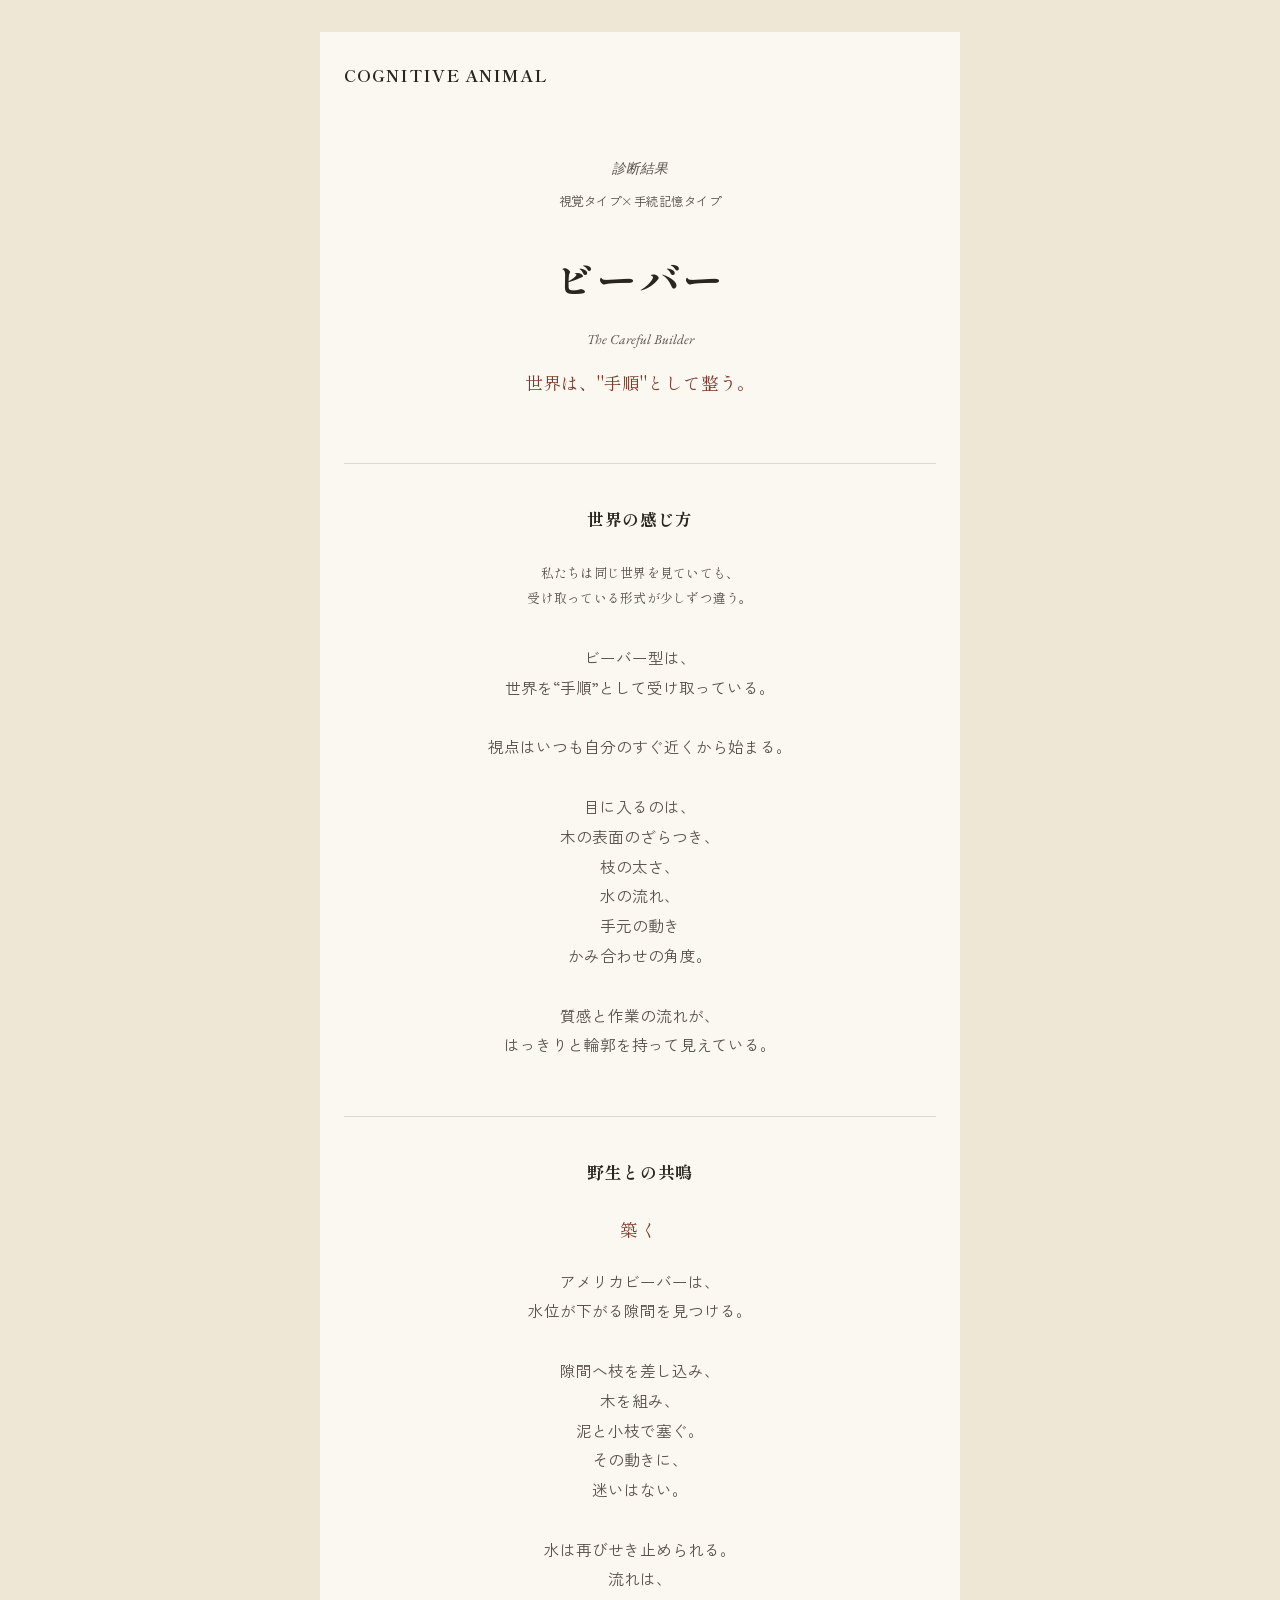
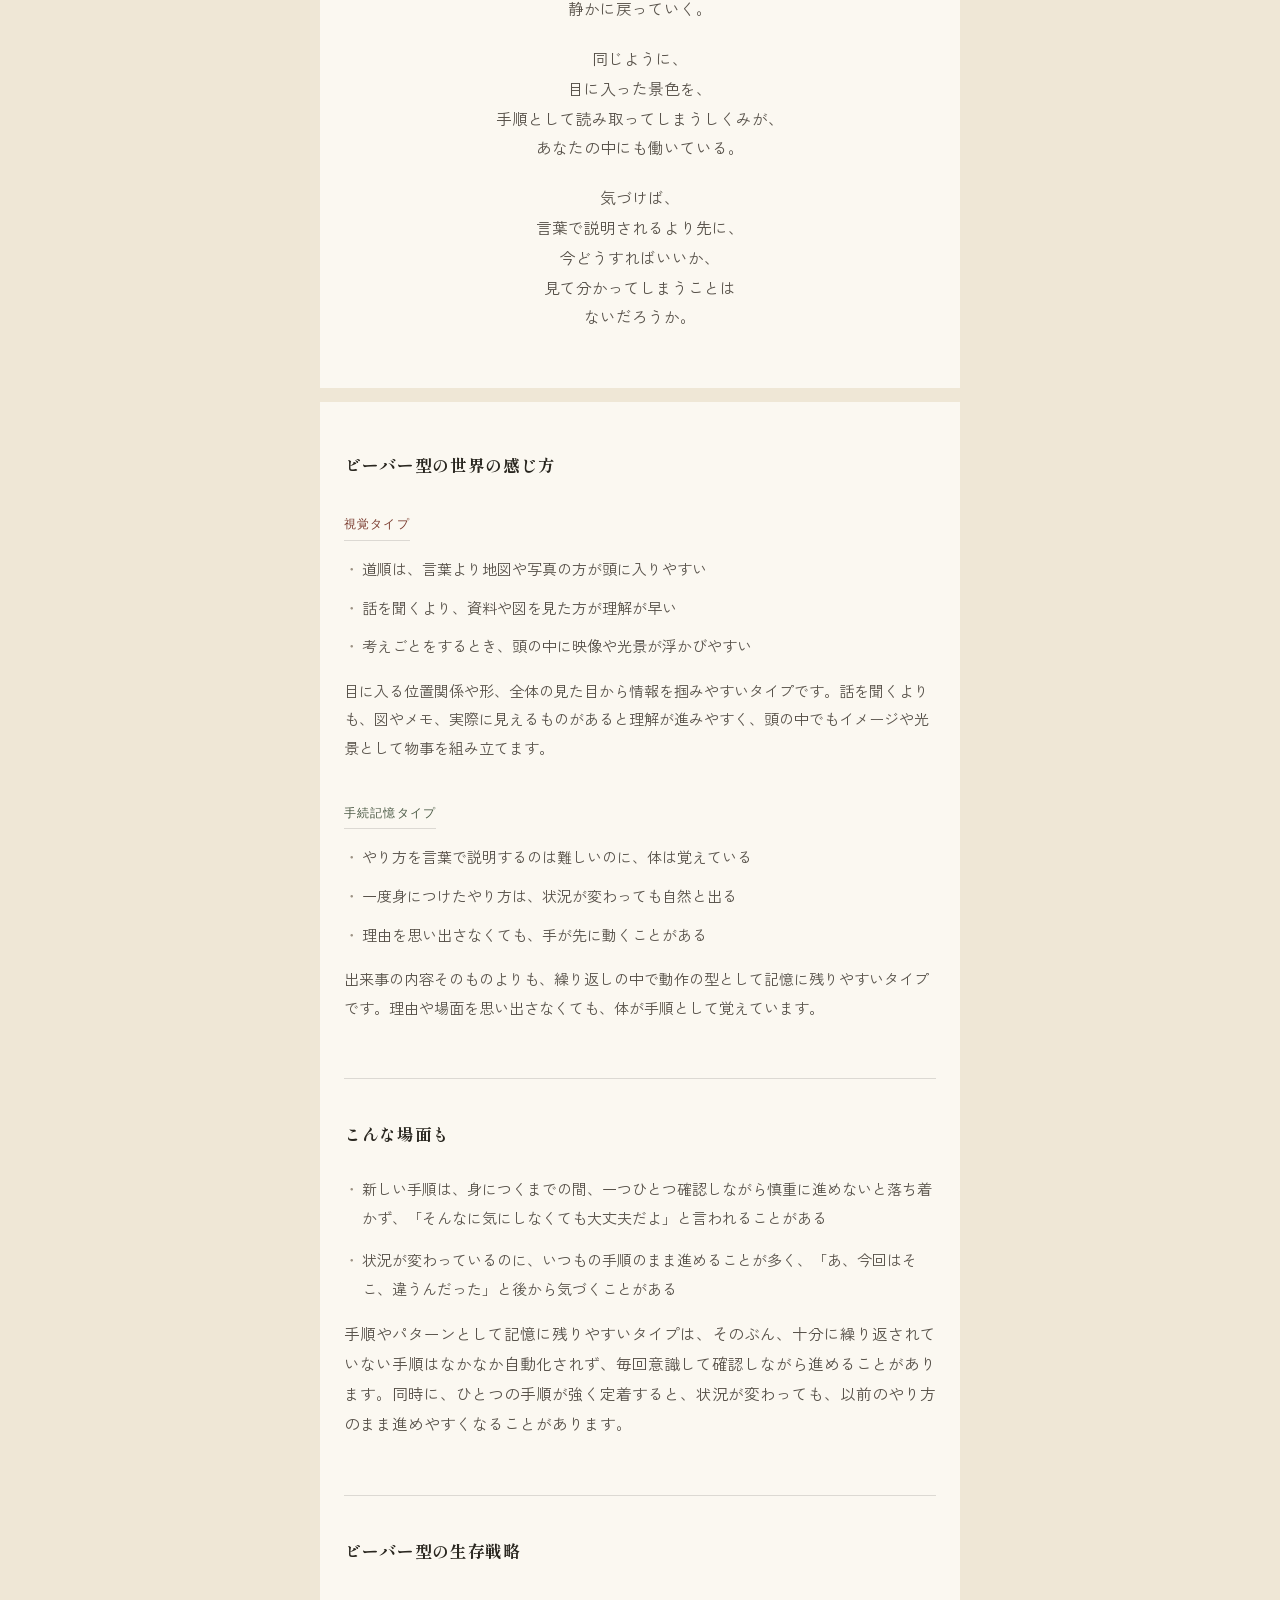
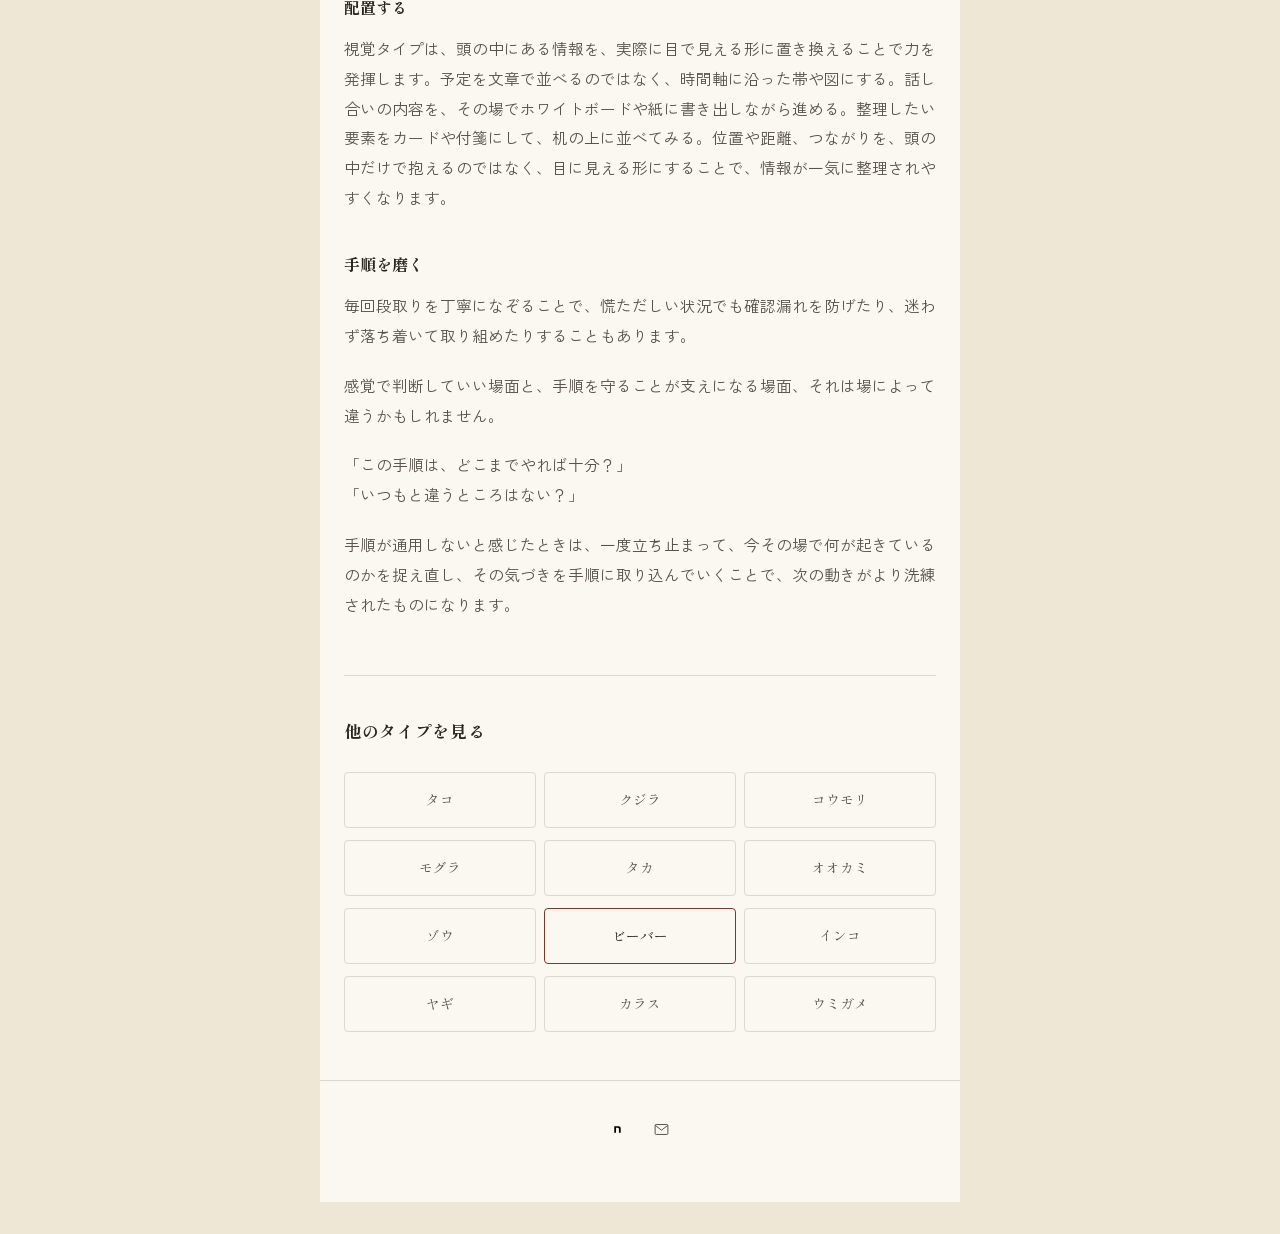
==== animals/beaver.html @ 3f6e1236 "フィールド名変更" ====
<!DOCTYPE html>
<html lang="ja">
<head>
  <!-- Google tag (gtag.js) -->
  <script async src="https://www.googletagmanager.com/gtag/js?id=G-SE0XJQ8ZEN"></script>
  <script>
    window.dataLayer = window.dataLayer || [];
    function gtag(){dataLayer.push(arguments);}
    gtag('js', new Date());
    gtag('config', 'G-SE0XJQ8ZEN');
  </script>
<meta charset="UTF-8" />
<meta name="viewport" content="width=device-width, initial-scale=1.0" />
<title>アメリカビーバー型 — COGNITIVE ANIMAL</title>
<meta name="description" content="認知タイプ診断 COGNITIVE ANIMAL — アメリカビーバー型の結果ページ" />
<link rel="icon" href="../favicon.ico" sizes="any">
<link rel="icon" type="image/png" sizes="32x32" href="../favicon-32x32.png">
<link rel="icon" type="image/png" sizes="16x16" href="../favicon-16x16.png">
<link rel="apple-touch-icon" href="../apple-touch-icon.png">
<link rel="icon" type="image/png" sizes="192x192" href="../android-chrome-192x192.png">
<link rel="icon" type="image/png" sizes="512x512" href="../android-chrome-512x512.png">
<link rel="stylesheet" href="../css/style.css" />
</head>
<body data-animal="beaver">
<div class="sheet">

<header class="site-header">
  <a class="brand" href="../index.html">COGNITIVE ANIMAL</a>
  <div class="lang-toggle" hidden>
    <button id="lang-jp" onclick="setLang('jp')" aria-current="true">JP</button>
    <span aria-hidden="true">/</span>
    <button id="lang-en" onclick="setLang('en')" aria-current="false">EN</button>
  </div>
</header>

<main class="page">

  <section class="result-header">
    <p class="result-eyebrow">診断結果</p>
    <p class="result-axis" id="axis-label"></p>
    <h1 class="result-name-jp" id="animal-name-jp"></h1>
    <p class="result-catchphrase-en" id="catchphrase-en"></p>
    <p class="result-catchphrase" id="catchphrase"></p>
  </section>

  <hr class="rule" />

  <section class="narrative">
    <h2 class="section-heading">世界の感じ方</h2>
    <p class="lede" id="lede"></p>
    <p id="narrative-opening"></p>
  </section>

  <hr class="rule" />

  <section class="narrative">
    <h2 class="section-heading">野生との共鳴</h2>
    <p class="narrative-label" id="survival-label"></p>
    <p id="narrative-survival"></p>
    <p id="narrative-bridge"></p>
    <p id="narrative-closing"></p>
  </section>

  <div class="page-break"></div>

  <section>
    <h2 class="section-heading" id="brain-heading"></h2>

    <div class="trait-block vak">
      <span class="trait-label" id="vak-label"></span>
      <ul class="trait-bullets" id="vak-bullets"></ul>
      <p class="trait-description" id="vak-description"></p>
    </div>

    <div class="trait-block eawp">
      <span class="trait-label" id="eawp-label"></span>
      <ul class="trait-bullets" id="eawp-bullets"></ul>
      <p class="trait-description" id="eawp-description"></p>
    </div>
  </section>

  <hr class="rule" />

  <section>
    <h2 class="section-heading">こんな場面も</h2>
    <ul class="feature-bullets" id="feature-bullets"></ul>
    <p class="prose"><span id="feature-description"></span></p>
  </section>

  <hr class="rule" />

  <section>
    <h2 class="section-heading" id="strategy-heading"></h2>

    <div class="strategy-item">
      <h3 class="strategy-title" id="strategy-title-vak"></h3>
      <p id="strategy-body-vak"></p>
    </div>

    <div class="strategy-item">
      <h3 class="strategy-title" id="strategy-title-eawp"></h3>
      <p id="strategy-feature"></p>
      <p id="strategy-scenarios"></p>
      <p id="strategy-questions"></p>
      <p id="strategy-resolution"></p>
    </div>
  </section>

  <hr class="rule" />

  <section>
    <h2 class="section-heading">他のタイプを見る</h2>
    <nav class="animal-index" id="animal-index" aria-label="12タイプ一覧"></nav>
  </section>

</main>

<footer class="site-footer">
  <a href="https://note.com/mark_of_ink" target="_blank" rel="noopener" aria-label="Note（Mark of ink）">
    <svg viewBox="0 0 493 493" width="15" height="15"><path fill="#000000" d="m139.57,142.06c41.19,0,97.6-2.09,138.1-1.04,54.34,1.39,74.76,25.06,75.45,83.53.69,33.06,0,127.73,0,127.73h-58.79c0-82.83.35-96.5,0-122.6-.69-22.97-7.25-33.92-24.9-36.01-18.69-2.09-71.07-.35-71.07-.35v158.96h-58.79v-210.22Z"/></svg>
  </a>
  <a href="mailto:markofinkworks@gmail.com" aria-label="お問い合わせ">
    <svg viewBox="0 0 24 24" width="17" height="17"><rect x="3" y="5" width="18" height="14" rx="1.5" fill="none" stroke="currentColor" stroke-width="1.4"/><path d="M3 6l9 7 9-7" fill="none" stroke="currentColor" stroke-width="1.4"/></svg>
  </a>
</footer>

</div>

<script src="../js/data.js"></script>
<script src="../js/render.js"></script>
</body>
</html>
---- css/style.css ----
@import url('https://fonts.googleapis.com/css2?family=Shippori+Mincho:wght@400;500;700&family=EB+Garamond:ital,wght@0,400;0,500;1,400&family=Zen+Kaku+Gothic+New:wght@400;500;700&family=DM+Sans:wght@300;400;500&display=swap');

/* ─────────────────────────────
   DESIGN TOKENS
───────────────────────────── */
:root {
  color-scheme: light;
  --paper:       #F8F4EA;
  --paper-deep:  #EFE7D6;
  --paper-card:  #FBF8F1;
  --ink:         #29261F;
  --ink-soft:    #58524A;
  --ink-faint:   #9C9284;
  --accent:      #7A3B2E;   /* faded vermillion (seal ink) */
  --accent-strong: #762819; /* 生存戦略ラベル用の強めの朱色 */
  --accent-2:    #4B5A45;   /* faded verdigris (secondary axis) */
  --rule:        rgba(33, 31, 28, 0.14);
  --rule-strong: rgba(33, 31, 28, 0.28);

  --font-mincho: 'Shippori Mincho', serif;
  --font-garamond: 'EB Garamond', serif;
  --font-gothic: 'Zen Kaku Gothic New', sans-serif;
  --font-sans: 'DM Sans', sans-serif;

  --measure: 640px;
}

* , *::before, *::after { box-sizing: border-box; margin: 0; padding: 0; }

html { scroll-behavior: smooth; }

body {
  background: var(--paper-deep);
  color: var(--ink);
  font-family: var(--font-gothic), var(--font-sans);
  font-weight: 400;
  line-height: 1.9;
  -webkit-font-smoothing: antialiased;
}

.sheet {
  max-width: var(--measure);
  margin: 32px auto;
  background: var(--paper-card);
}

a { color: inherit; }

img, svg { display: block; max-width: 100%; }

/* ─────────────────────────────
   LAYOUT
───────────────────────────── */
.page {
  padding: 64px 24px 48px;
}

.page-break {
  height: 14px;
  background: var(--paper-deep);
  margin: 56px -24px 48px;
}

.site-header {
  display: flex;
  align-items: baseline;
  justify-content: space-between;
  padding: 28px 24px 0;
}

.site-header .brand {
  font-family: var(--font-mincho);
  font-size: 1.05rem;
  font-weight: 700;
  letter-spacing: 0.06em;
  text-decoration: none;
  color: var(--ink);
}

.lang-toggle[hidden] {
  display: none;
}

.lang-toggle {
  display: inline-flex;
  gap: 6px;
  font-family: var(--font-sans);
  font-size: 0.72rem;
  letter-spacing: 0.08em;
}

.lang-toggle button {
  background: none;
  border: none;
  cursor: pointer;
  font-family: inherit;
  font-size: inherit;
  letter-spacing: inherit;
  color: var(--ink-faint);
  padding: 2px 4px;
}

.lang-toggle button[aria-current="true"] {
  color: var(--ink);
  border-bottom: 1px solid var(--accent);
}

/* ─────────────────────────────
   HAIRLINE RULE / SECTION HEADING
───────────────────────────── */
.rule {
  border: none;
  border-top: 1px solid var(--rule);
  margin: 56px 0 40px;
}

.section-heading {
  font-family: var(--font-mincho);
  font-size: 1.05rem;
  font-weight: 700;
  letter-spacing: 0.04em;
  color: var(--ink);
  margin-bottom: 24px;
}

/* ─────────────────────────────
   RESULT HEADER
───────────────────────────── */
.result-header {
  text-align: center;
  padding-bottom: 8px;
}

.result-eyebrow {
  font-family: var(--font-garamond);
  font-style: italic;
  font-size: 0.85rem;
  color: var(--ink-soft);
  margin-bottom: 8px;
}

.result-axis {
  font-family: var(--font-gothic);
  font-size: 0.78rem;
  letter-spacing: 0.04em;
  color: var(--ink-soft);
  margin-bottom: 28px;
}

.result-name-jp {
  font-family: var(--font-mincho);
  font-size: clamp(1.9rem, 5vw, 2.5rem);
  font-weight: 700;
  letter-spacing: 0.08em;
  margin-bottom: 10px;
}

.result-catchphrase-en {
  font-family: var(--font-garamond);
  font-style: italic;
  font-size: 0.85rem;
  color: var(--ink-soft);
  margin-bottom: 14px;
}

.result-catchphrase {
  font-family: var(--font-mincho);
  font-size: 1.1rem;
  color: var(--accent);
  line-height: 1.8;
}

/* illustration placeholder — 廃止（結果ページではイラスト枠を使わない方針） */

/* ─────────────────────────────
   NARRATIVE / BODY TEXT
───────────────────────────── */
.narrative { text-align: center; }

.narrative p { text-align: center; }

.narrative .lede {
  font-family: var(--font-mincho);
  font-size: 0.8rem;
  letter-spacing: 0.02em;
  line-height: 2;
  color: var(--ink-soft);
  margin-bottom: 32px;
}

.narrative p.narrative-label {
  font-family: var(--font-mincho);
  font-size: 1.1rem;
  letter-spacing: 0.12em;
  color: var(--accent);
}

.narrative p, .prose, .trait-description, .strategy-item p {
  font-size: 0.98rem;
  color: var(--ink-soft);
  margin-bottom: 20px;
  white-space: pre-line;
}

.narrative p:last-child, .prose p:last-child { margin-bottom: 0; }

/* ─────────────────────────────
   VAK / EAWP CARDS
───────────────────────────── */
.trait-block {
  margin-bottom: 32px;
}

.trait-label {
  display: inline-block;
  font-family: var(--font-sans);
  font-size: 0.72rem;
  letter-spacing: 0.1em;
  color: var(--accent);
  margin-bottom: 14px;
  padding-bottom: 4px;
  border-bottom: 1px solid var(--rule);
}

.trait-block.eawp .trait-label { color: var(--accent-2); }

.trait-bullets {
  list-style: none;
  margin-bottom: 16px;
}

.trait-bullets li {
  position: relative;
  padding-left: 18px;
  font-size: 0.94rem;
  color: var(--ink-soft);
  margin-bottom: 10px;
}

.trait-bullets li::before {
  content: "・";
  position: absolute;
  left: 0;
  color: var(--ink-faint);
}

.trait-description {
  font-size: 0.94rem;
  color: var(--ink-soft);
}

/* ─────────────────────────────
   FEATURE
───────────────────────────── */
.feature-bullets {
  list-style: none;
  margin-bottom: 16px;
}

.feature-bullets li {
  position: relative;
  padding-left: 18px;
  font-size: 0.94rem;
  color: var(--ink-soft);
  margin-bottom: 14px;
}

.feature-bullets li::before {
  content: "・";
  position: absolute;
  left: 0;
  color: var(--ink-faint);
}

/* ─────────────────────────────
   STRATEGY
───────────────────────────── */
.strategy-item { margin-bottom: 36px; }
.strategy-item:last-child { margin-bottom: 0; }

.strategy-title {
  font-family: var(--font-mincho);
  font-size: 1rem;
  font-weight: 700;
  margin-bottom: 12px;
}

/* ─────────────────────────────
   CROSS-NAV — other animals
───────────────────────────── */
.animal-index {
  display: grid;
  grid-template-columns: repeat(3, 1fr);
  gap: 12px 8px;
}

@media (max-width: 480px) {
  .animal-index { grid-template-columns: repeat(2, 1fr); }
}

.animal-index a {
  display: block;
  text-align: center;
  text-decoration: none;
  font-family: var(--font-mincho);
  font-size: 0.85rem;
  color: var(--ink-soft);
  padding: 14px 4px;
  border: 1px solid var(--rule);
  border-radius: 4px;
  transition: border-color .2s ease, color .2s ease;
}

.animal-index a:hover,
.animal-index a[aria-current="true"] {
  border-color: var(--accent);
  color: var(--ink);
}

/* ─────────────────────────────
   FOOTER
───────────────────────────── */
.site-footer {
  padding: 40px 24px 64px;
  display: flex;
  align-items: center;
  justify-content: center;
  gap: 28px;
  border-top: 1px solid var(--rule);
}

.site-footer a {
  display: inline-flex;
  align-items: center;
  text-decoration: none;
  color: var(--ink-soft);
}

.site-footer a:hover { color: var(--accent); }

/* ─────────────────────────────
   HOME PAGE
───────────────────────────── */
.home-hero {
  text-align: center;
  padding: 72px 24px 0;
}

.home-title {
  font-family: var(--font-mincho);
  font-weight: 700;
  font-size: clamp(1.8rem, 6vw, 2.6rem);
  letter-spacing: 0.08em;
  margin-bottom: 20px;
}

.home-concept {
  font-family: var(--font-mincho);
  font-size: 1.05rem;
  color: var(--accent);
  margin-bottom: 28px;
}

.home-description {
  font-family: var(--font-gothic);
  font-size: 0.9rem;
  color: var(--ink-soft);
  line-height: 2;
  margin-bottom: 36px;
}

.home-cta {
  display: block;
  text-align: center;
  text-decoration: none;
  font-family: var(--font-mincho);
  font-size: 0.95rem;
  color: var(--ink);
  padding: 18px 4px;
  border: 1px solid var(--rule-strong);
  border-radius: 4px;
  margin-bottom: 56px;
  transition: border-color .2s ease;
}

.home-cta:hover { border-color: var(--accent); }

.site-footer svg {
  width: 17px;
  height: 17px;
  stroke: currentColor;
  fill: none;
  stroke-width: 1.4;
}

.site-footer svg[viewBox="0 0 493 493"] {
  width: 15px;
  height: 15px;
  stroke: none;
}

/* ─────────────────────────────
   QUIZ SCREEN
───────────────────────────── */
.quiz-progress {
  display: flex;
  align-items: center;
  gap: 14px;
  margin: 40px 0 56px;
}

.quiz-progress-track {
  flex: 1;
  height: 1px;
  background: var(--rule);
  position: relative;
}

.quiz-progress-fill {
  position: absolute;
  top: 0; left: 0; bottom: 0;
  background: var(--accent);
  transition: width .25s ease;
}

.quiz-progress-count {
  font-family: var(--font-sans);
  font-size: 0.72rem;
  letter-spacing: 0.06em;
  color: var(--ink-soft);
  white-space: nowrap;
}

.quiz-eyebrow {
  font-family: var(--font-garamond);
  font-style: italic;
  font-size: 0.85rem;
  color: var(--ink-soft);
  margin-bottom: 14px;
}

.quiz-question {
  font-family: var(--font-mincho);
  font-size: 1.2rem;
  font-weight: 500;
  line-height: 1.95;
  color: var(--ink);
  margin-bottom: 44px;
}

.quiz-options {
  list-style: none;
  display: flex;
  flex-direction: column;
  gap: 12px;
  margin-bottom: 48px;
}

.quiz-option {
  display: flex;
  align-items: center;
  gap: 16px;
  padding: 18px 20px;
  border: 1px solid var(--rule);
  border-radius: 4px;
  cursor: pointer;
  background: none;
  width: 100%;
  text-align: left;
  font-family: var(--font-gothic), var(--font-sans);
  transition: border-color .2s ease;
}

.quiz-option:hover {
  border-color: var(--rule-strong);
}

.quiz-option-radio {
  flex: none;
  width: 16px;
  height: 16px;
  border-radius: 50%;
  border: 1.5px solid var(--ink-faint);
  position: relative;
  transition: border-color .2s ease;
}

.quiz-option-radio::after {
  content: "";
  position: absolute;
  inset: 3px;
  border-radius: 50%;
  background: var(--accent);
  opacity: 0;
  transition: opacity .15s ease;
}

.quiz-option-text {
  font-size: 0.94rem;
  color: var(--ink-soft);
  line-height: 1.8;
}

.quiz-option.is-selected {
  border-color: var(--accent);
}

.quiz-option.is-selected .quiz-option-radio {
  border-color: var(--accent);
}

.quiz-option.is-selected .quiz-option-radio::after {
  opacity: 1;
}

.quiz-option.is-selected .quiz-option-text {
  color: var(--ink);
}

.quiz-nav {
  display: flex;
  align-items: center;
  justify-content: space-between;
}

.quiz-nav-btn {
  font-family: var(--font-mincho);
  font-size: 0.92rem;
  color: var(--ink-soft);
  background: none;
  border: 1px solid var(--rule-strong);
  border-radius: 4px;
  padding: 14px 32px;
  cursor: pointer;
  transition: border-color .2s ease, color .2s ease;
}

.quiz-nav-btn:hover {
  border-color: var(--accent);
}

.quiz-nav-btn.is-disabled {
  color: var(--ink-faint);
  border-color: var(--rule);
  cursor: not-allowed;
}

.quiz-nav-btn.is-disabled:hover {
  border-color: var(--rule);
}

.quiz-next {
  color: var(--ink-faint);
  border-color: var(--rule);
  cursor: not-allowed;
}

.quiz-next:hover {
  border-color: var(--rule);
}

.quiz-next.is-active {
  color: var(--ink);
  border-color: var(--rule-strong);
  cursor: pointer;
}

.quiz-next.is-active:hover {
  border-color: var(--accent);
}
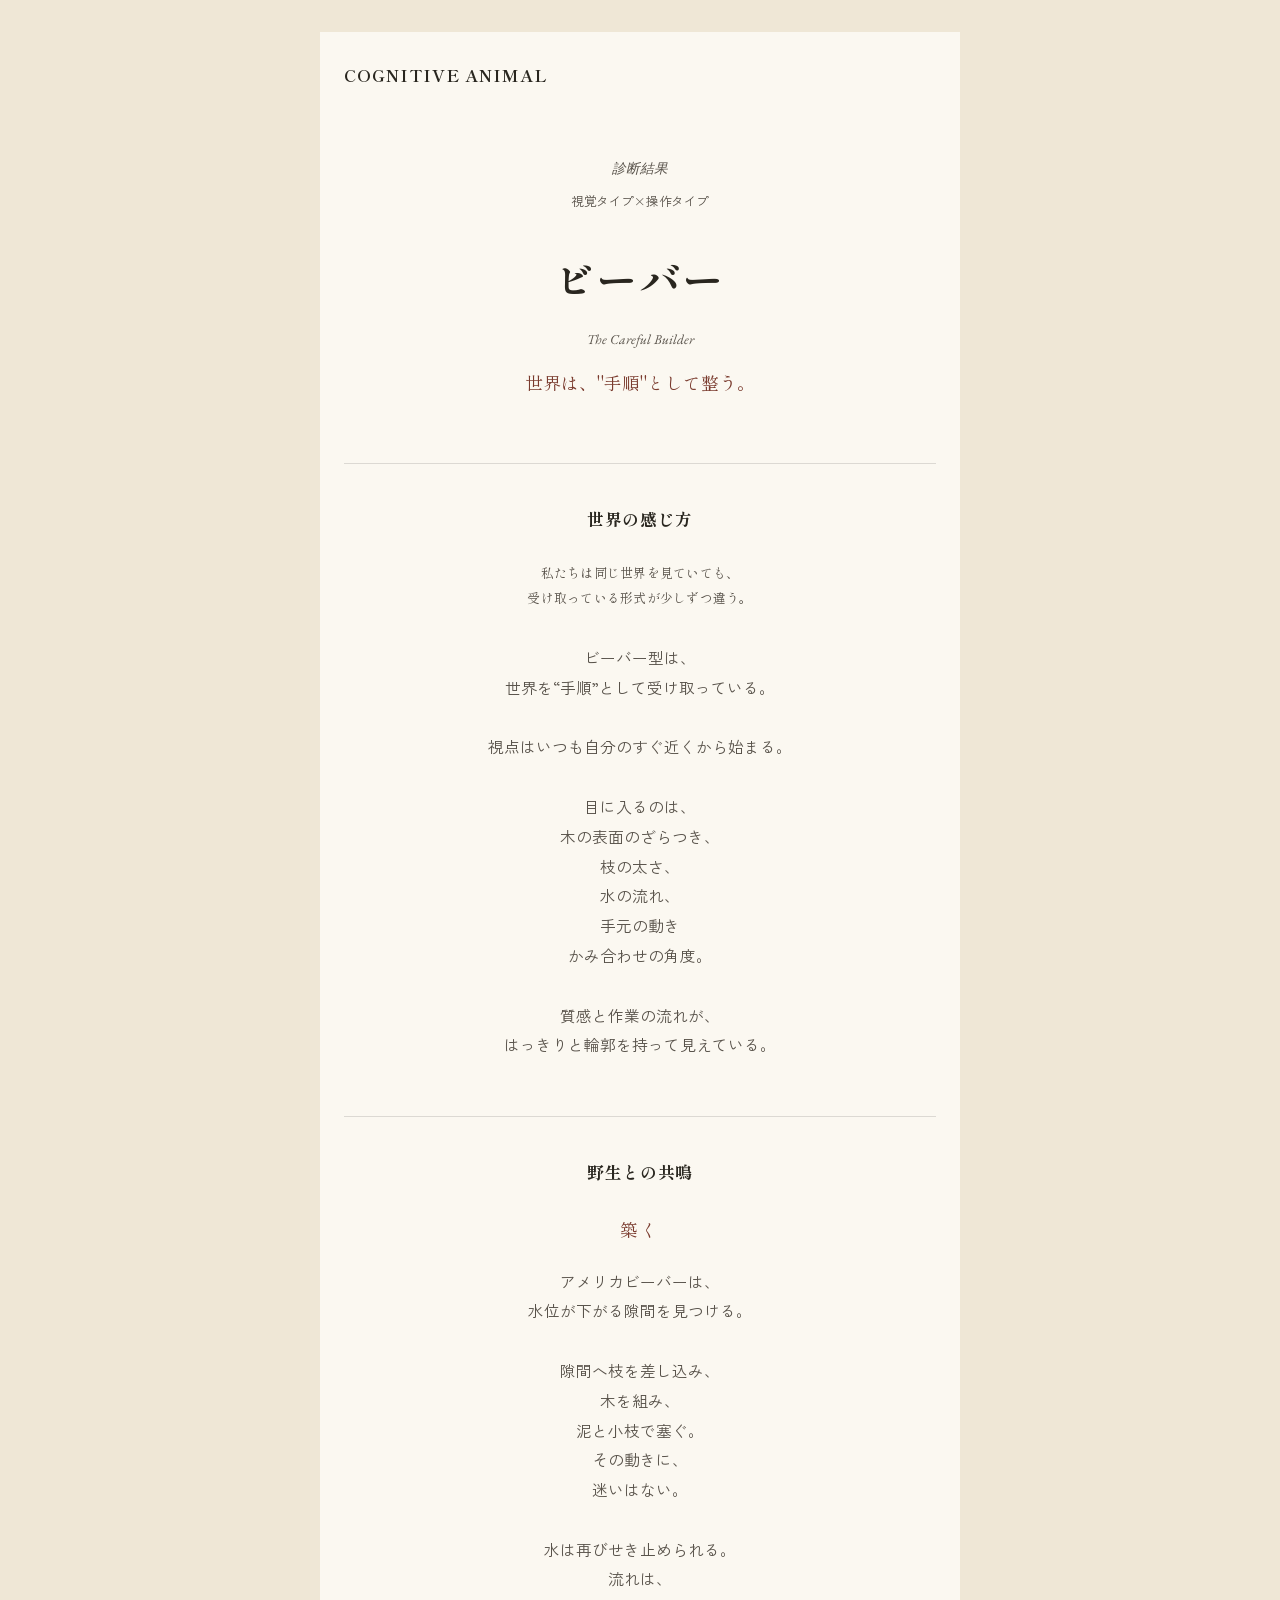
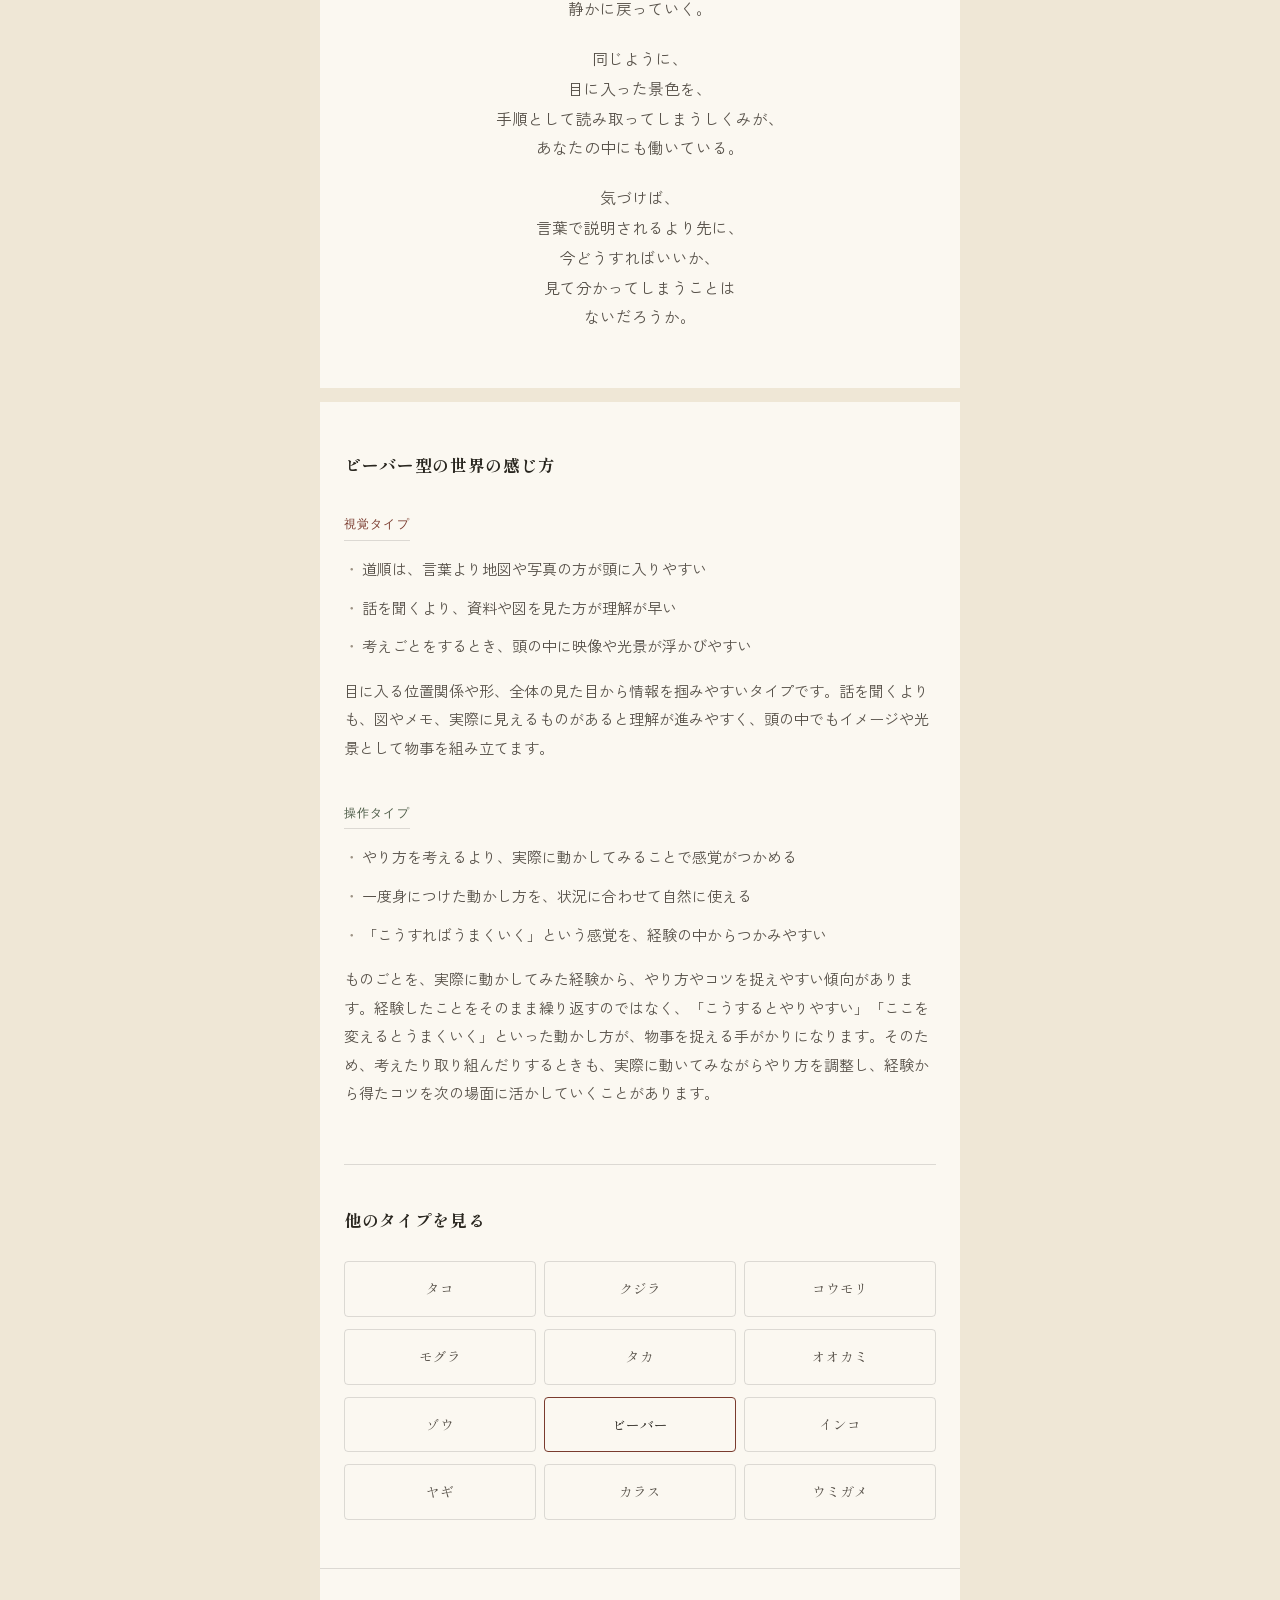
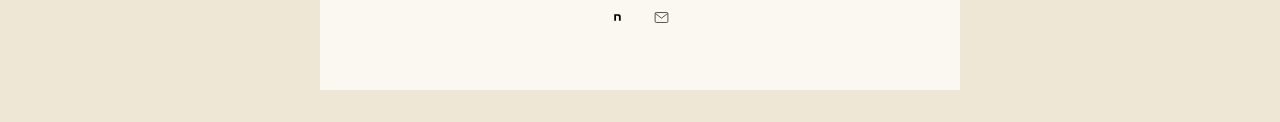
==== commit eaaf4a11: "動物ページ構成変更" ====
--- a/animals/beaver.html
+++ b/animals/beaver.html
@@ -82,33 +82,6 @@
   <hr class="rule" />
 
   <section>
-    <h2 class="section-heading">こんな場面も</h2>
-    <ul class="feature-bullets" id="feature-bullets"></ul>
-    <p class="prose"><span id="feature-description"></span></p>
-  </section>
-
-  <hr class="rule" />
-
-  <section>
-    <h2 class="section-heading" id="strategy-heading"></h2>
-
-    <div class="strategy-item">
-      <h3 class="strategy-title" id="strategy-title-vak"></h3>
-      <p id="strategy-body-vak"></p>
-    </div>
-
-    <div class="strategy-item">
-      <h3 class="strategy-title" id="strategy-title-eawp"></h3>
-      <p id="strategy-feature"></p>
-      <p id="strategy-scenarios"></p>
-      <p id="strategy-questions"></p>
-      <p id="strategy-resolution"></p>
-    </div>
-  </section>
-
-  <hr class="rule" />
-
-  <section>
     <h2 class="section-heading">他のタイプを見る</h2>
     <nav class="animal-index" id="animal-index" aria-label="12タイプ一覧"></nav>
   </section>
--- a/css/style.css
+++ b/css/style.css
@@ -369,6 +369,8 @@
   margin-bottom: 36px;
 }
 
+.home-axis-list { text-align: left; }
+
 .home-cta {
   display: block;
   text-align: center;
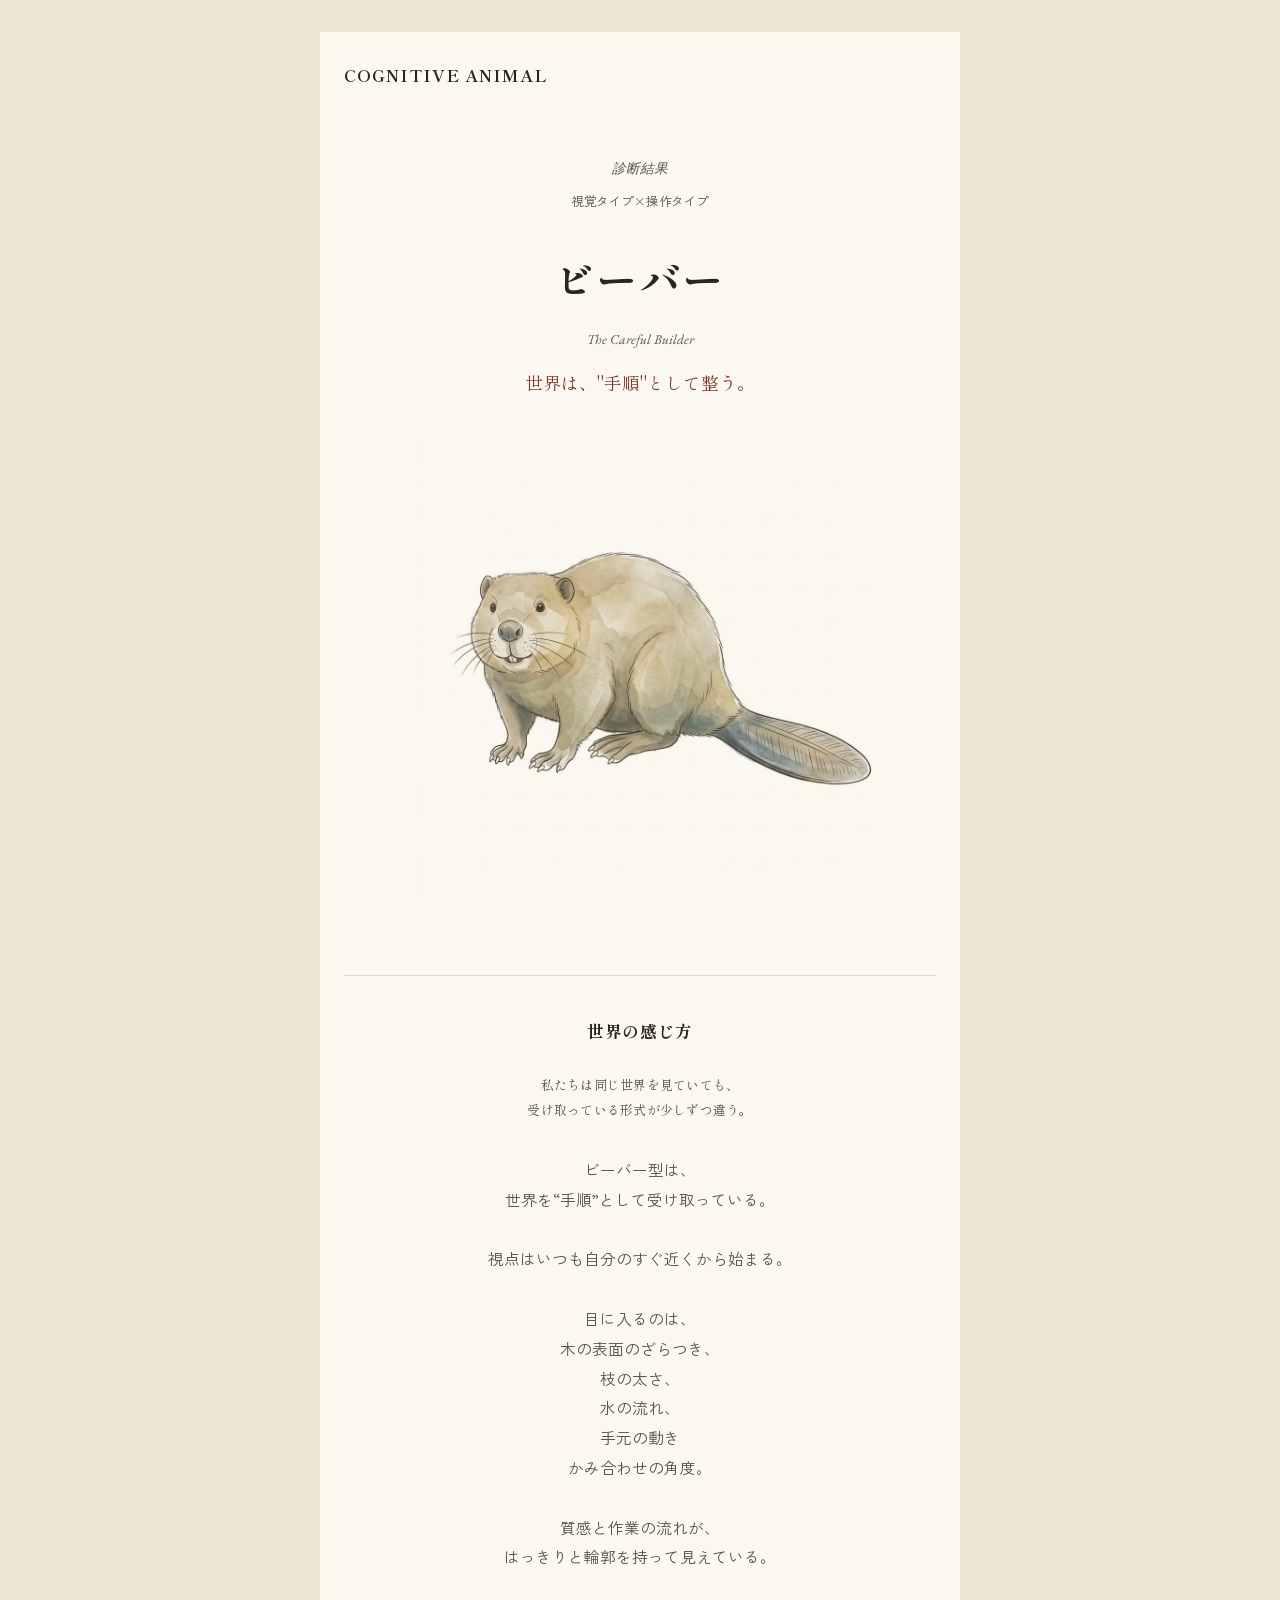
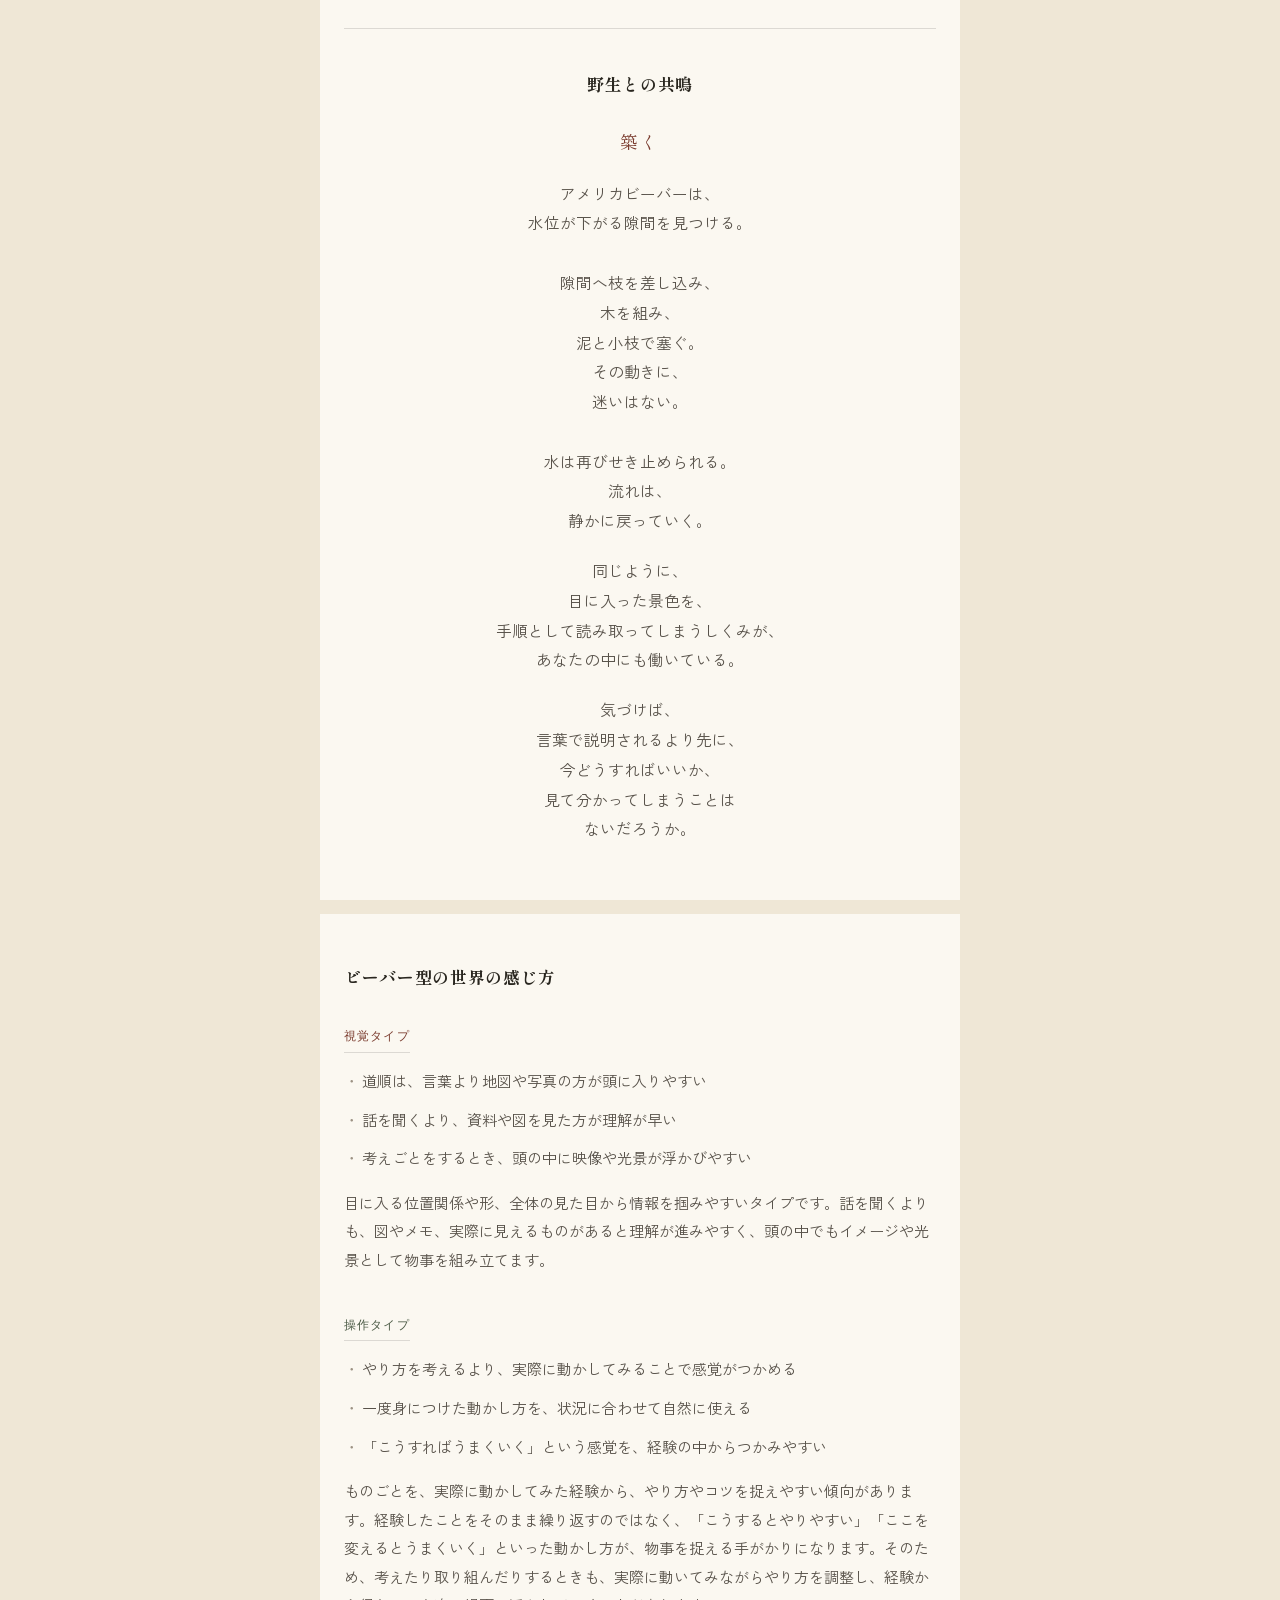
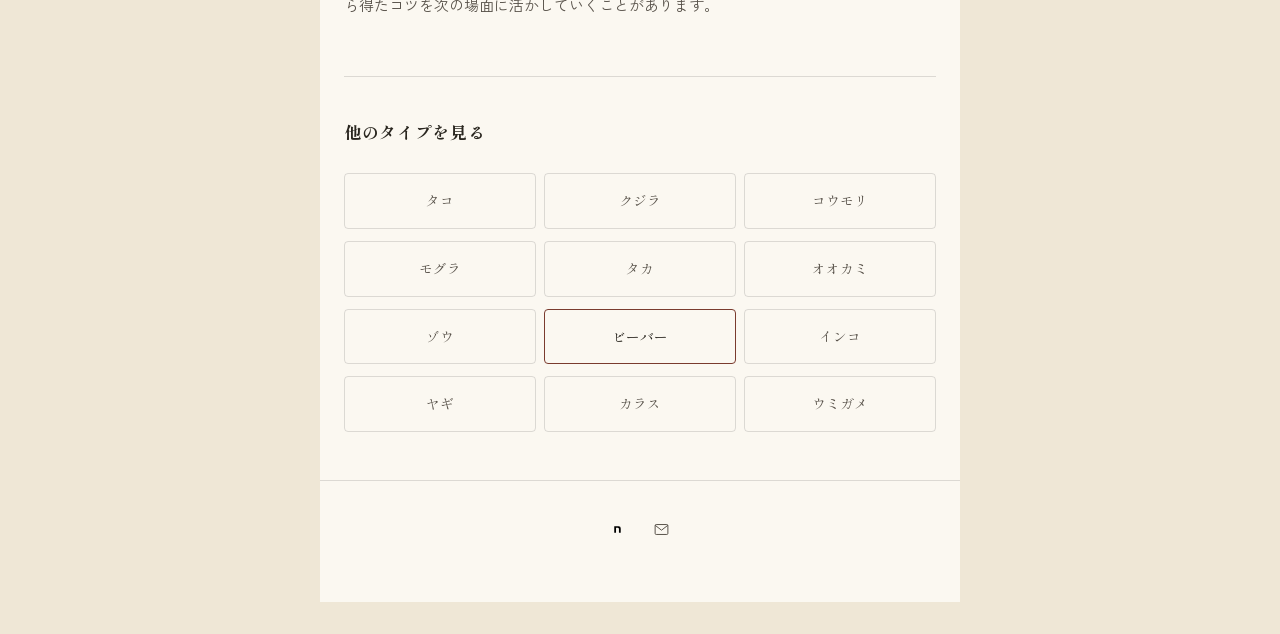
==== commit fa3dfcec: "動物ページタイトル変更" ====
--- a/animals/beaver.html
+++ b/animals/beaver.html
@@ -11,8 +11,8 @@
   </script>
 <meta charset="UTF-8" />
 <meta name="viewport" content="width=device-width, initial-scale=1.0" />
-<title>アメリカビーバー型 — COGNITIVE ANIMAL</title>
-<meta name="description" content="認知タイプ診断 COGNITIVE ANIMAL — アメリカビーバー型の結果ページ" />
+<title>ビーバー型 — COGNITIVE ANIMAL</title>
+<meta name="description" content="認知タイプ診断 COGNITIVE ANIMAL — ビーバー型の結果ページ" />
 <link rel="icon" href="../favicon.ico" sizes="any">
 <link rel="icon" type="image/png" sizes="32x32" href="../favicon-32x32.png">
 <link rel="icon" type="image/png" sizes="16x16" href="../favicon-16x16.png">
--- a/css/style.css
+++ b/css/style.css
@@ -170,7 +170,16 @@
   line-height: 1.8;
 }
 
-/* illustration placeholder — 廃止（結果ページではイラスト枠を使わない方針） */
+.result-illustration {
+  max-width: 480px;
+  margin: 32px auto 0;
+  overflow: hidden; /* 寄せたときにはみ出さないように */
+}
+.result-illustration img {
+  width: 100%;
+  height: auto;
+  mix-blend-mode: multiply; /* 水彩の紙色を背景になじませる */
+}
 
 /* ─────────────────────────────
    NARRATIVE / BODY TEXT
@@ -369,7 +378,8 @@
   margin-bottom: 36px;
 }
 
-.home-axis-list { text-align: left; }
+.home-axis-list { text-align: center; }
+.home-axis-list span { display: inline-block; text-align: left; }
 
 .home-cta {
   display: block;
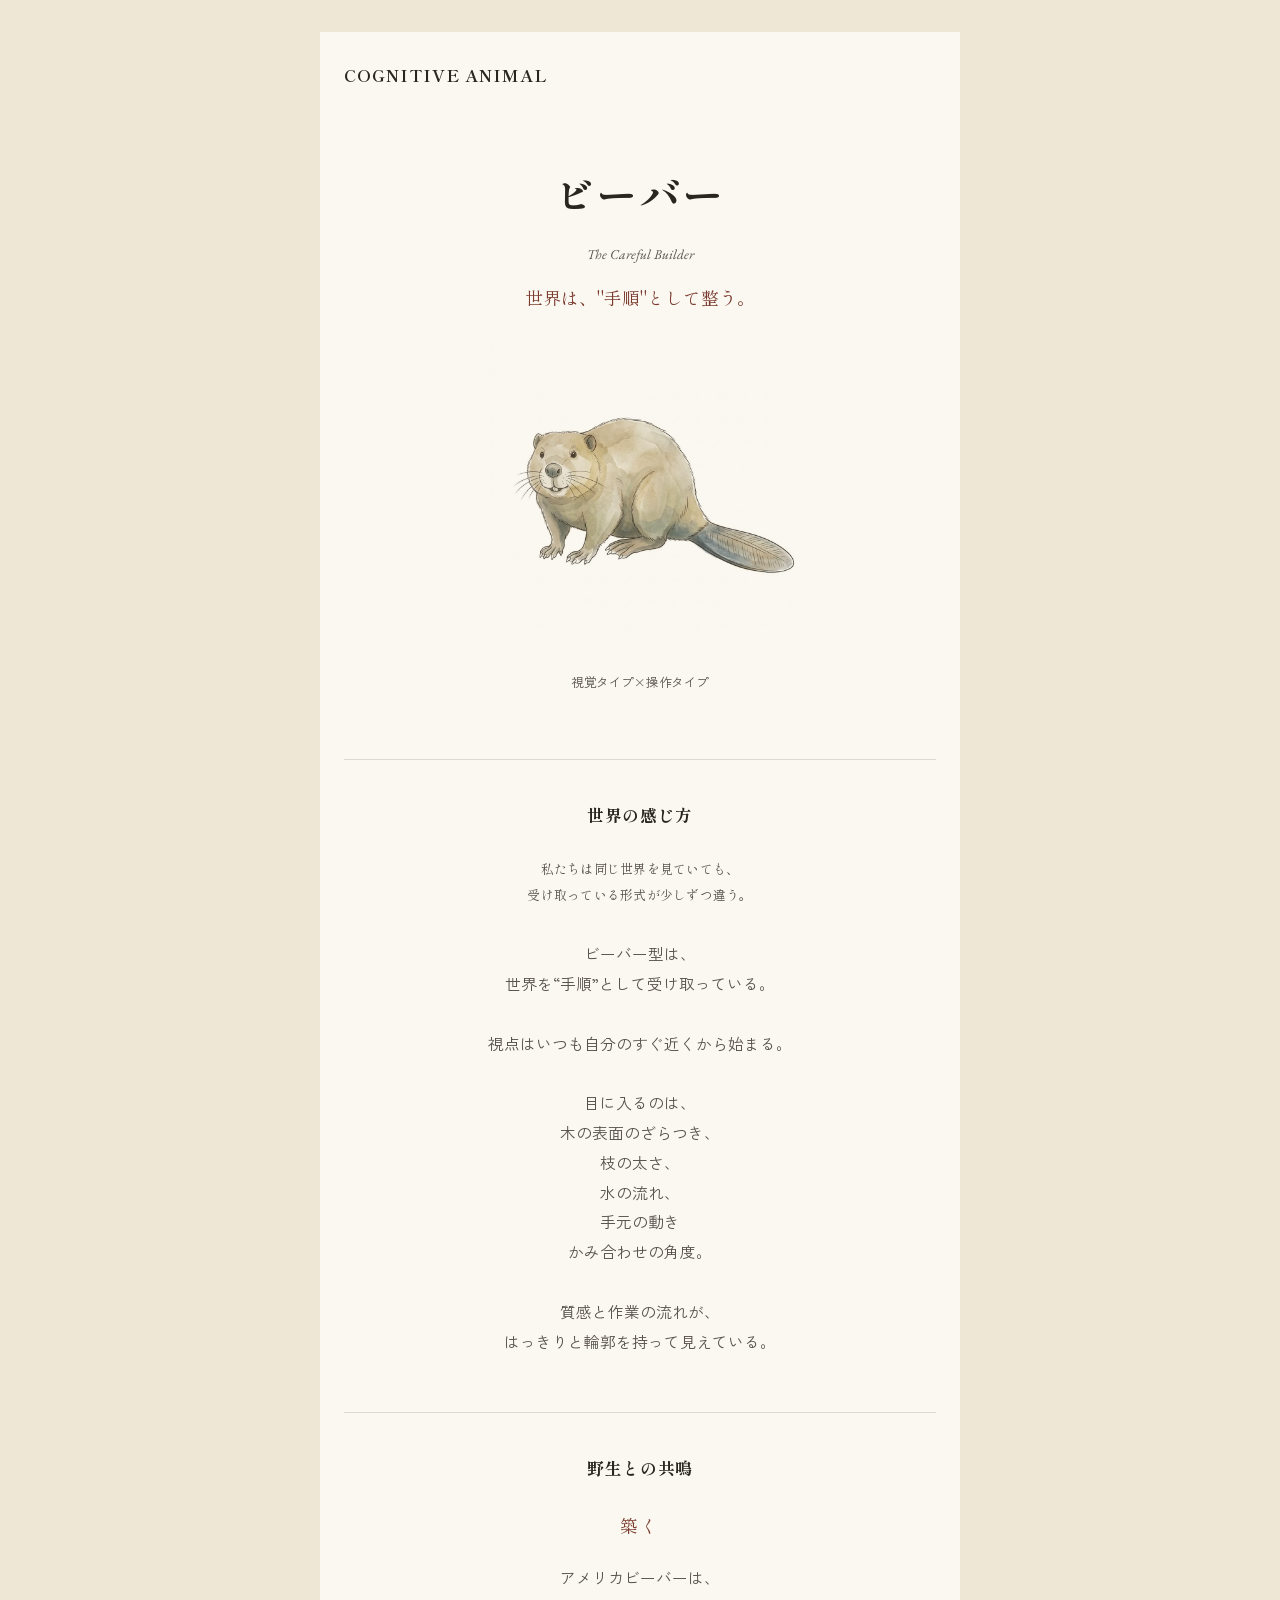
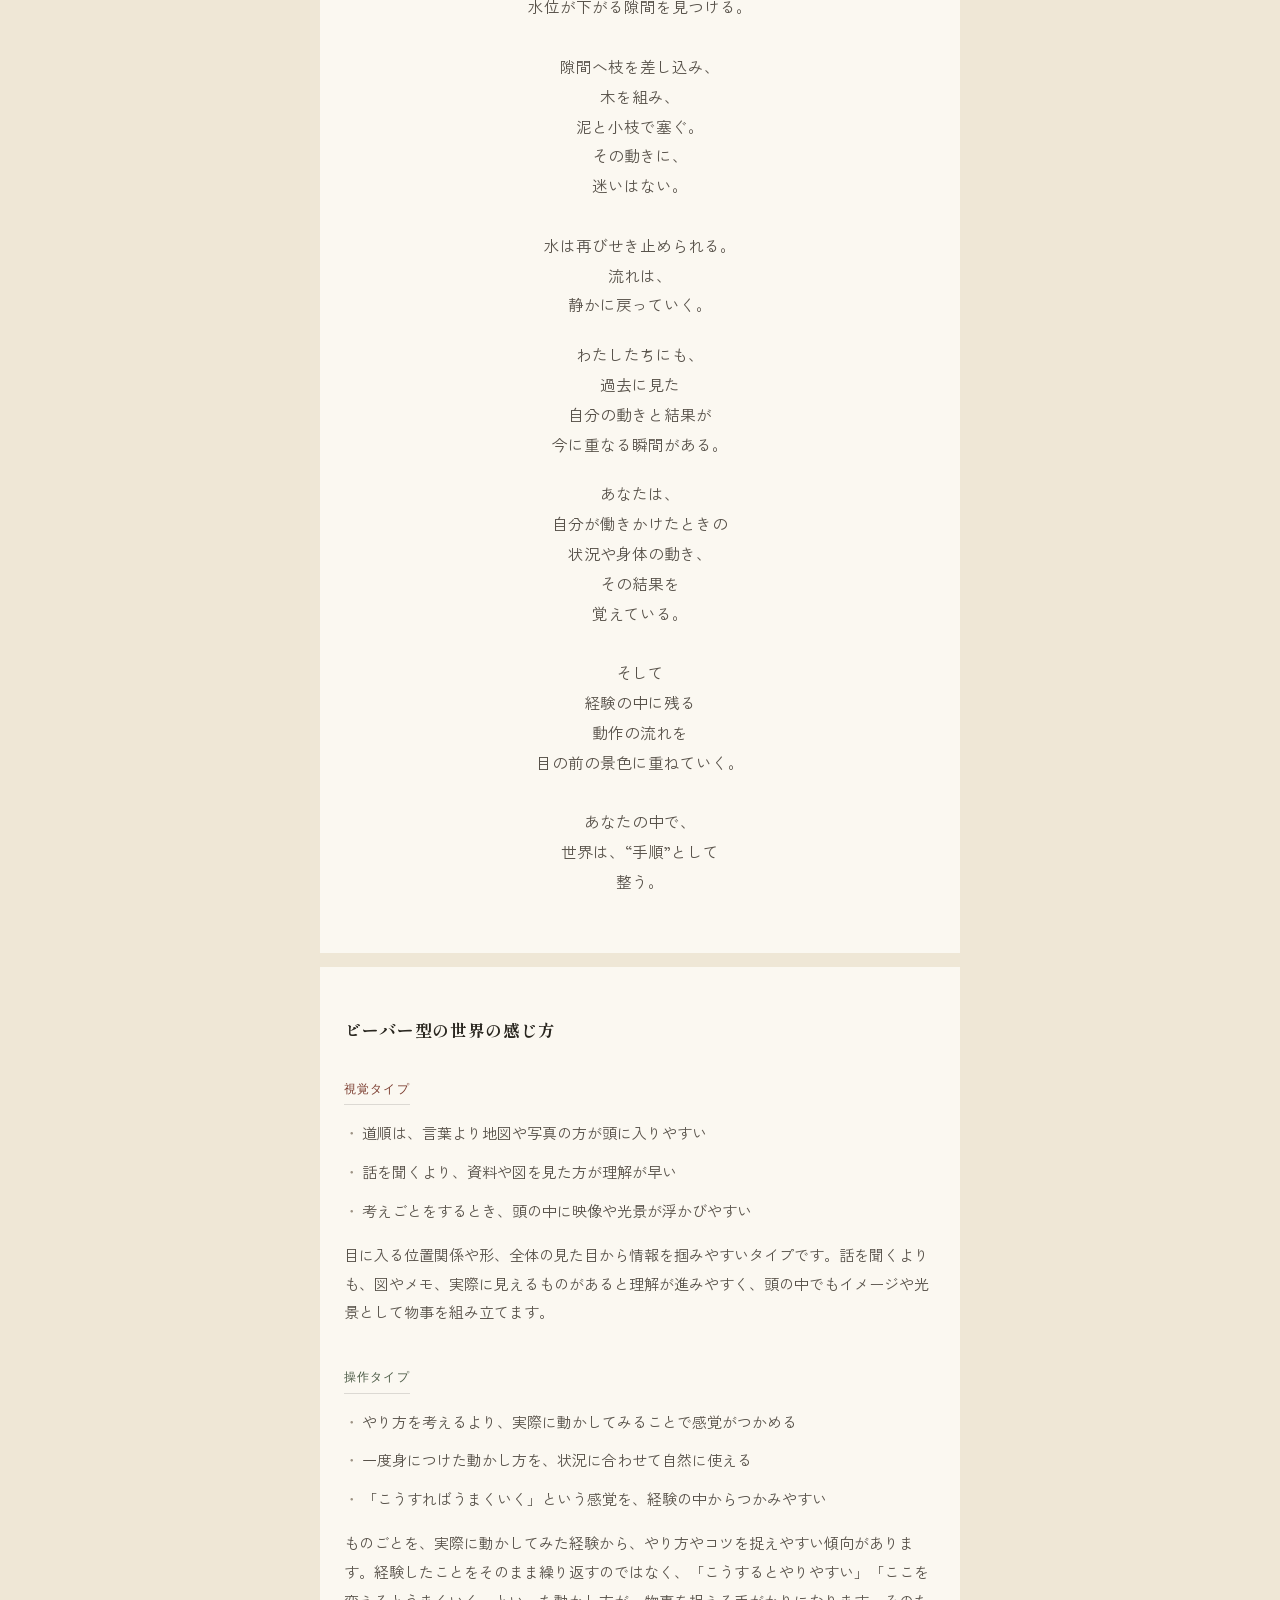
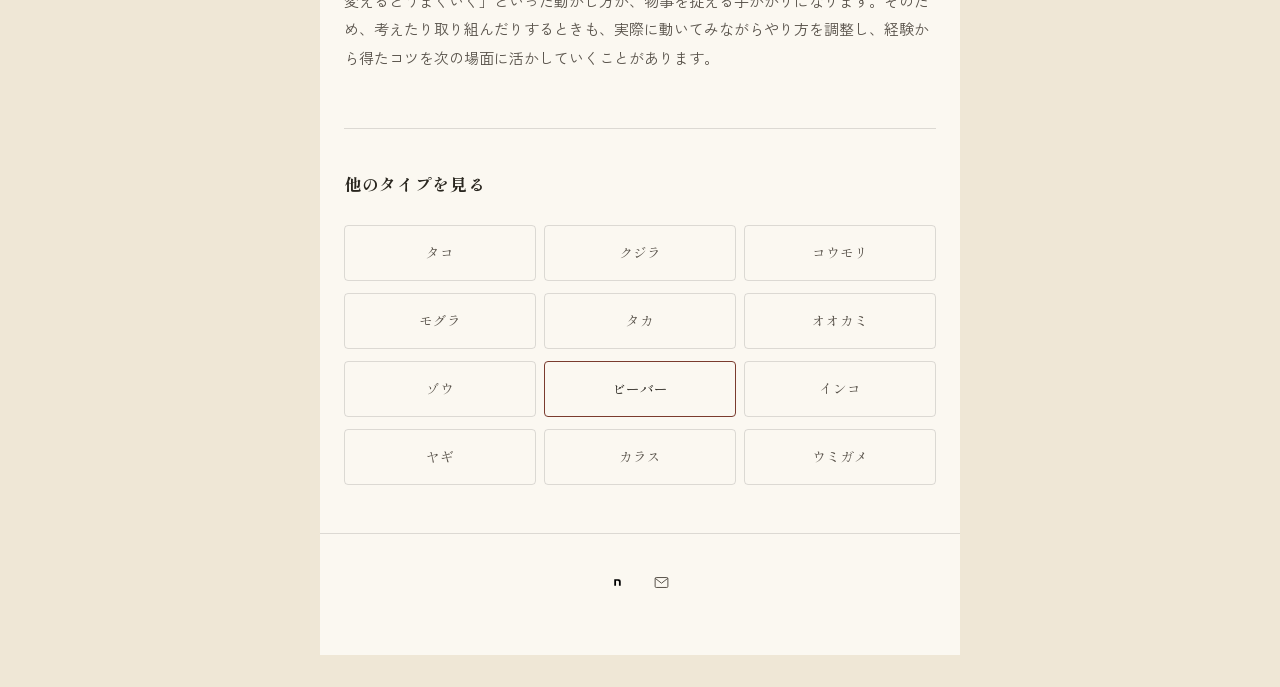
==== commit 972b2609: "診断結果削除・軸ラベル移動" ====
--- a/animals/beaver.html
+++ b/animals/beaver.html
@@ -36,7 +36,6 @@
 <main class="page">
 
   <section class="result-header">
-    <p class="result-eyebrow">診断結果</p>
     <p class="result-axis" id="axis-label"></p>
     <h1 class="result-name-jp" id="animal-name-jp"></h1>
     <p class="result-catchphrase-en" id="catchphrase-en"></p>
--- a/css/style.css
+++ b/css/style.css
@@ -144,7 +144,7 @@
   font-size: 0.78rem;
   letter-spacing: 0.04em;
   color: var(--ink-soft);
-  margin-bottom: 28px;
+  margin-top: 14px;
 }
 
 .result-name-jp {
@@ -171,10 +171,12 @@
 }
 
 .result-illustration {
-  max-width: 480px;
-  margin: 32px auto 0;
-  overflow: hidden; /* 寄せたときにはみ出さないように */
-}
+  width: 80%;
+  max-width: 320px;
+  margin: 24px auto 0;
+  overflow: hidden;
+}
+
 .result-illustration img {
   width: 100%;
   height: auto;
